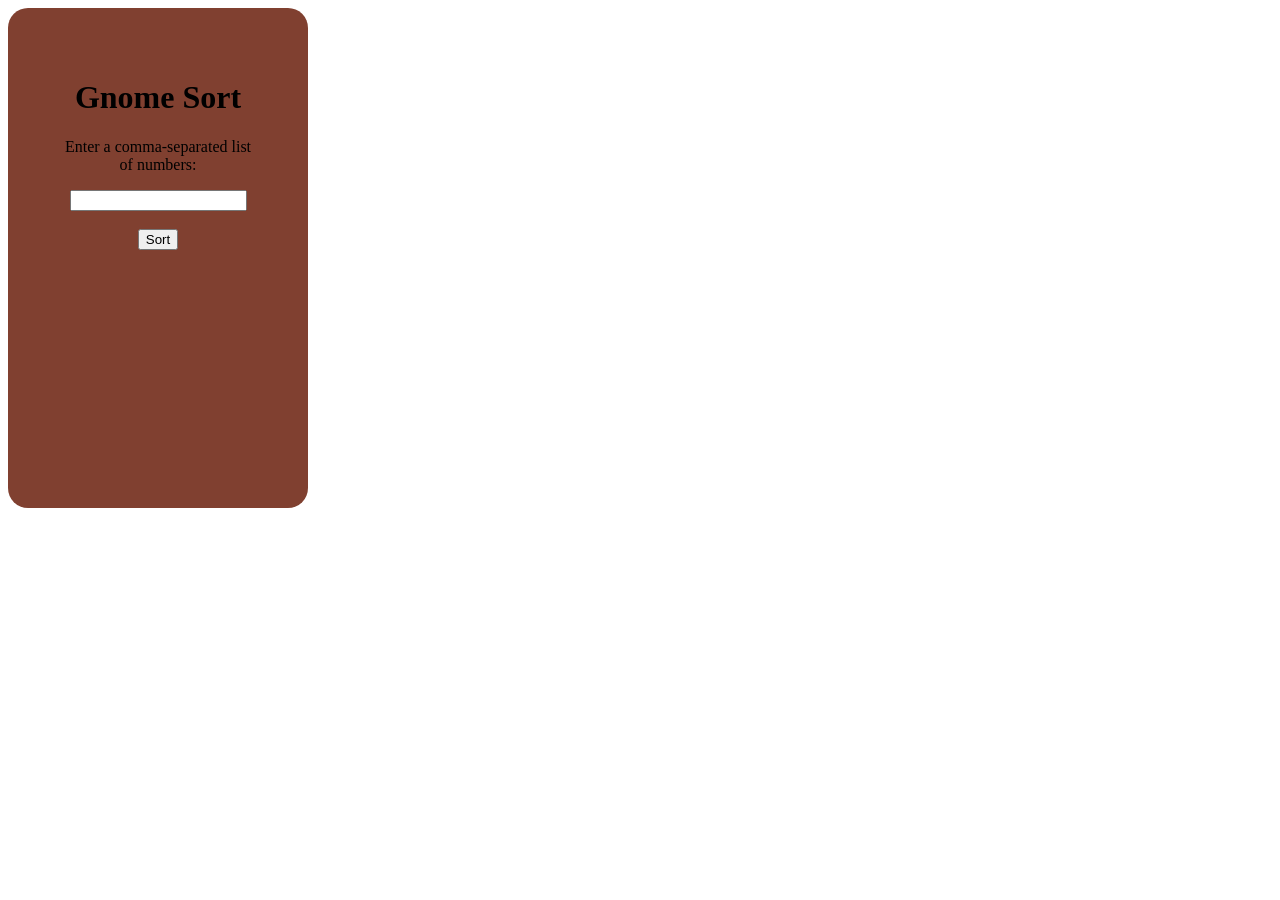
==== index.html @ 4bc9144d "Rename LABA2.html to index.html" ====
<!DOCTYPE html>
<html>
<head>
	<meta charset="utf-8">
	<link rel="stylesheet" href="style.css">
	<title>Gnome Sort</title>
</head>
<body>
	<div class="wraper">
	<h1>Gnome Sort</h1>
	<p>Enter a comma-separated list of numbers:</p>
	<input type="text" id="array-input"><br><br>
	<button id="sort-button">Sort</button>
	<br><br>
	<div id="array"></div>
	</div>
	<script src="laba2.js"></script>
</body>
</html>
---- style.css ----
.wraper {
    padding: 50px;
    height: 400px;
    width: 200px;
    border-radius: 20px;
	background-color: rgb(128, 64, 48);
    text-align: center;
}
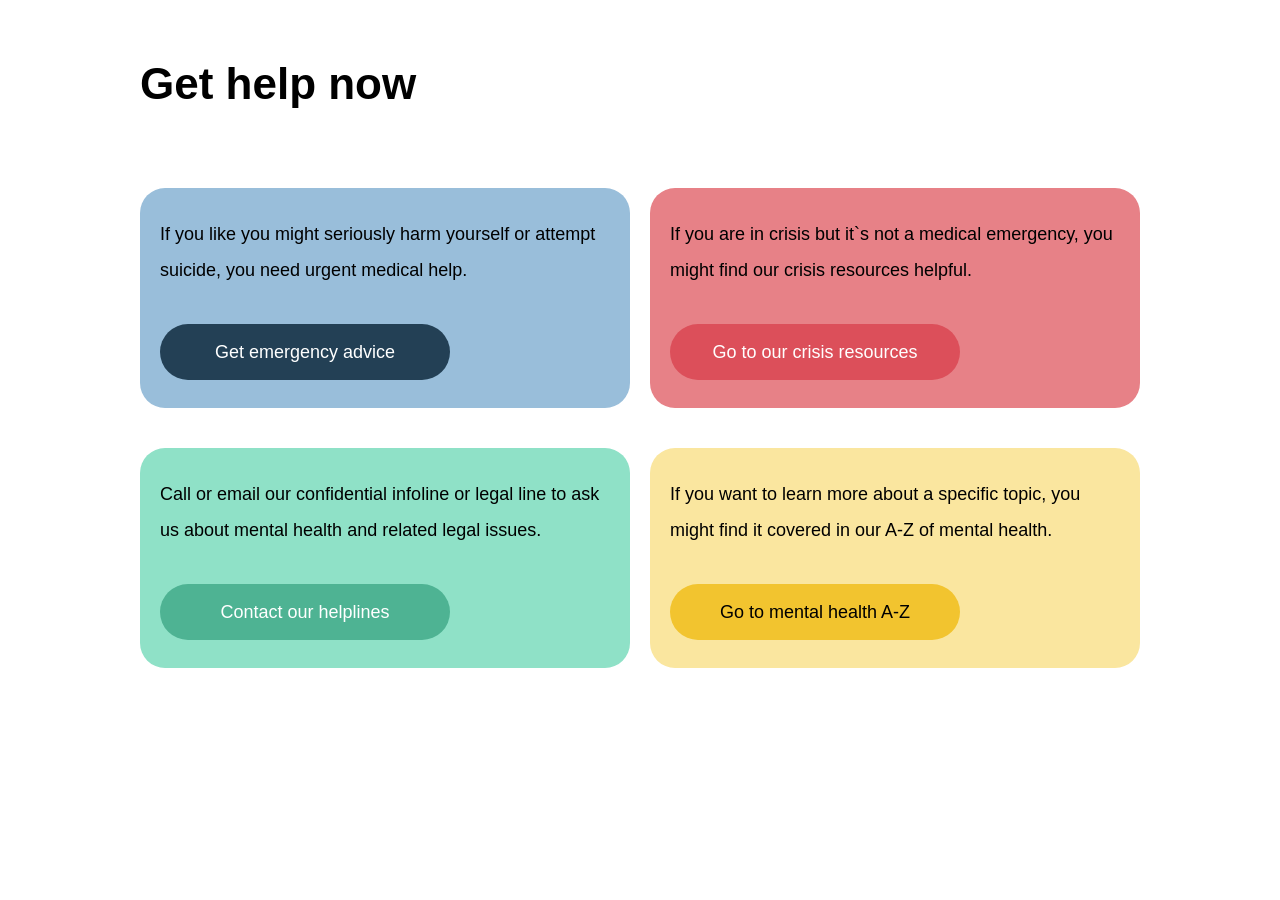
==== commit 49ce9bcf: "Add files via upload" ====
--- a/index.html
+++ b/index.html
@@ -1,19 +1,67 @@
 <!DOCTYPE html>
-<html>
+<html lang="en">
+
 <head>
-	<meta charset="utf-8">
-	<link rel="stylesheet" href="style.css">
-	<title>Gnome Sort</title>
+    <meta charset="UTF-8">
+    <link rel="stylesheet" href="style.css">
+    <title>Document</title>
 </head>
+
 <body>
-	<div class="wraper">
-	<h1>Gnome Sort</h1>
-	<p>Enter a comma-separated list of numbers:</p>
-	<input type="text" id="array-input"><br><br>
-	<button id="sort-button">Sort</button>
-	<br><br>
-	<div id="array"></div>
-	</div>
-	<script src="laba2.js"></script>
+    <div class="wrapper">
+        <div class="tittle">
+            <div class="container tittle-container">
+                <div class="tittle__text">
+                    Get help now
+                </div>
+            </div>
+        </div>
+        <div class="main">
+            <div class="container main-container">
+                <div class="row">
+                    <div class="block blue">
+                        <div class="block__text">
+                            If you like you might seriously harm yourself or attempt suicide, you need urgent medical
+                            help.
+                        </div>
+                        <div class="button block__button">
+                            <div class="block__button__text">
+                                <p style="color:#ffffff">Get emergency advice</p>
+                            </div>
+                        </div>
+                    </div>
+                    <div class="block red">
+                        <div class="block__text">
+                            If you are in crisis but it`s not a medical emergency, you might find our crisis resources helpful.
+                        </div>
+                        <div class="button block__button">
+                            <p style="color:#ffffff">Go to our crisis resources</p>
+                        </div>
+                    </div>
+                </div>
+                <div class="row">
+                    <div class="block green">
+                        <div class="block__text">
+                            Call or email our confidential infoline or legal line to ask us about mental health and related
+                            legal issues.
+                        </div>
+                        <div class="button block__button">
+                            <p style="color:#ffffff">Contact our helplines</p>
+                        </div>
+                    </div>
+                    <div class="block yellow">
+                        <div class="block__text">
+                            If you want to learn more about a specific topic, you might find it covered in our A-Z of mental
+                            health.
+                        </div>
+                        <div class="button block__button">
+                            Go to mental health A-Z
+                        </div>
+                    </div>
+                </div>
+            </div>
+        </div>
+    </div>
 </body>
-</html>
+
+</html>
--- a/style.css
+++ b/style.css
@@ -1,8 +1,122 @@
-.wraper {
-    padding: 50px;
-    height: 400px;
-    width: 200px;
-    border-radius: 20px;
-	background-color: rgb(128, 64, 48);
+*{
+    font-family:sans-serif;
+    margin: 0;
+    padding: 0;
+    line-height: 2;
+}
+
+.container{
+    max-width: 1200px;
+}
+
+.tittle{
+    display: flex;
+    justify-content: center;
+    padding: 40px;
+}
+
+.tittle__text{
+    font-size: 44px;
+    font-weight: bold;
+}
+
+.block{
+   font-size: 18px;
+}
+
+.tittle-container{
+    width: 100%;
+    max-width: 1000px;
+    display: flex;
+    gap: 10px;
+}
+
+.main{
+    display: flex;
+    justify-content: center;
+}
+
+.main-container{
+    display: flex;
+    flex-wrap: wrap;
+    flex-direction: column;
+}
+
+.row{
+    flex-wrap: wrap;
+    display: flex;
+    flex-direction: row;
+    gap: 20px;
+    margin-top: 20px;
+    margin-bottom: 20px;
+}
+
+.block{
+    min-height: 180px;
+    border-radius: 25px;
+    padding: 20px;
+    display: flex;
+    flex-direction: column;
+    justify-content: space-around;
+    gap:20px;
+    width: 450px;
+}
+
+.button {
+    cursor: pointer;
     text-align: center;
+    padding: 10px;
+    width: 60%;
+    border-radius: 25px;
+    transition: all 1s ease;
+}
+
+
+.blue, .blue > * {
+    background-color: rgb(153, 190, 218);
+}
+
+.blue>.button{
+    background-color: rgb(35, 64, 85);
+}
+
+.yellow,
+.yellow > * {
+    background-color: rgb(250, 230, 159);
+}
+
+.yellow > .button {
+    background-color: rgb(242, 196, 47);
+}
+
+.red, .red > * {
+    background-color: rgb(231, 129, 135);
+}
+
+.red > .button {
+    background-color: rgb(220, 79, 90);
+}
+
+.green, .green > * {
+    background-color: rgb(143, 225, 199);
+}
+
+.green > .button {
+    background-color: rgb(78, 179, 147);
+}
+
+.button{
+    cursor: pointer;
+    border-radius: 40px;
+    padding: 10px;
+}
+
+@media (max-width: 1030px) {
+    .block {
+        width: 100%; 
+    }
+}
+
+.button:hover {
+    background-color: rgb(190, 190, 190);
 }
